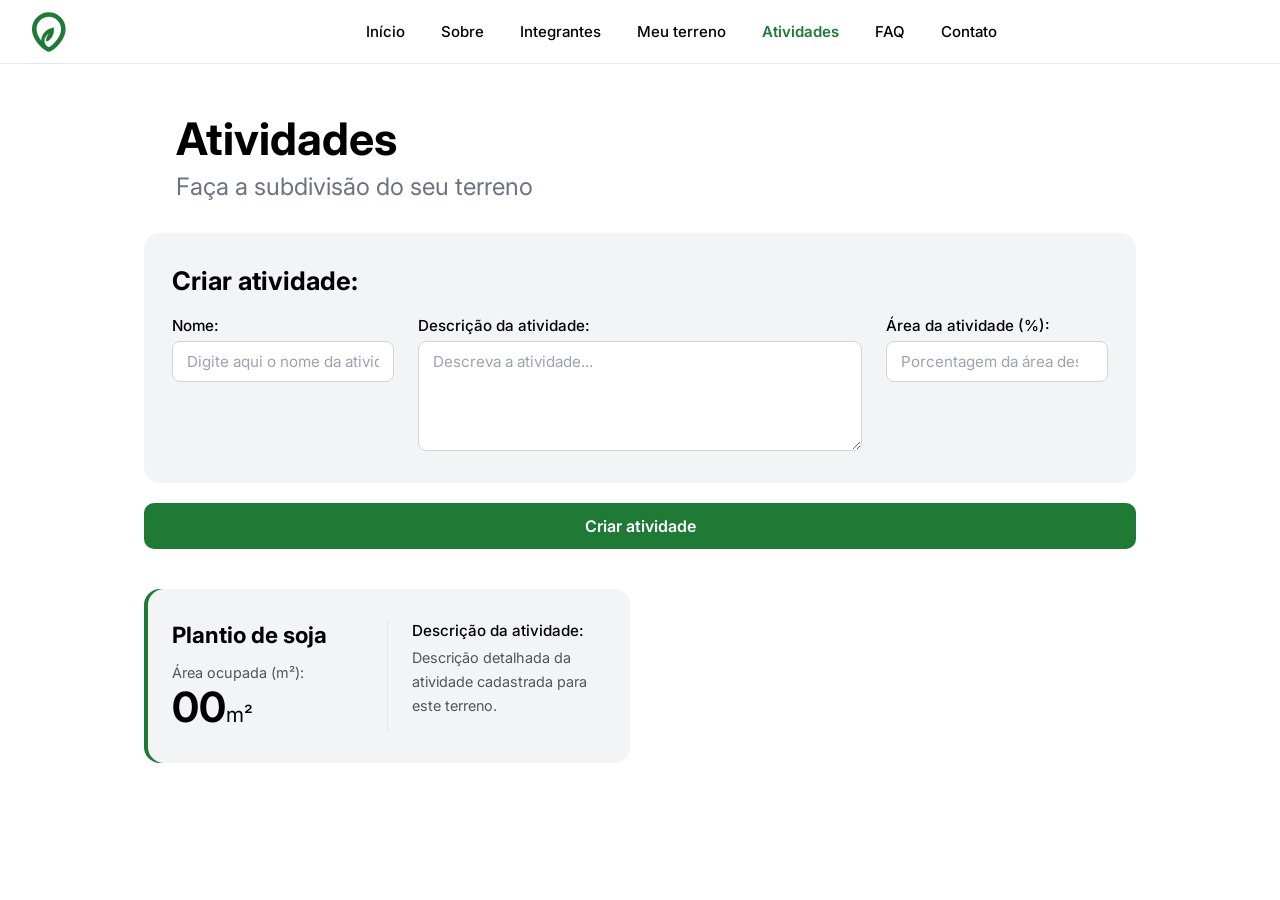
==== pages/atividades.html @ 3cadc42f "Css pagina atividades" ====
<!DOCTYPE html>
<html lang="pt-BR">

<head>
  <meta charset="UTF-8">
  <meta name="viewport" content="width=device-width, initial-scale=1.0">
  <title>Atividades - AgroMap</title>
  <link rel="stylesheet" href="../css/styles.css">
  <link rel="stylesheet" href="../css/atividade.css">
</head>

<body>

  <header class="navbar">
    <a href="../index.html" class="navbar-logo">
      <svg width="34" height="40" viewBox="0 0 56 65" fill="none" xmlns="http://www.w3.org/2000/svg">
        <path
          d="M47.9762 27.9048C47.9762 16.5681 38.8692 7.42857 27.7007 7.42857C16.5328 7.42866 7.42857 16.5675 7.42857 27.9048C7.42857 35.0785 11.7476 42.5605 17.0473 48.5275C19.6419 51.4488 22.3311 53.8461 24.5446 55.4835C25.6554 56.3052 26.5907 56.8943 27.2892 57.2591C27.4559 57.3462 27.5927 57.4102 27.7007 57.4588C27.8086 57.4102 27.9456 57.3463 28.1124 57.2591C28.811 56.8942 29.7467 56.3049 30.8577 55.4832C33.0715 53.8458 35.7612 51.4487 38.3561 48.5275C43.6566 42.5604 47.9762 35.0783 47.9762 27.9048ZM55.4048 27.9048C55.4048 37.7951 49.6459 47.0035 43.9099 53.4609C40.9866 56.7518 37.9186 59.5004 35.275 61.4557C33.9573 62.4303 32.6891 63.2493 31.5517 63.8434C30.5947 64.3433 29.1586 65 27.7007 65C26.2427 64.9999 24.8068 64.3433 23.8499 63.8434C22.7126 63.2493 21.4445 62.4303 20.127 61.4557C17.4837 59.5004 14.416 56.7515 11.4931 53.4606C5.75789 47.0031 2.09492e-06 37.7949 0 27.9048C0 12.5249 12.3703 9.11382e-05 27.7007 0C43.0304 0 55.4048 12.5242 55.4048 27.9048Z"
          fill="#1F7A36" />
        <path
          d="M35.6347 25.2483C14.1538 30.2769 14.5306 46.5816 16.1888 53.8197L23.1984 54.9626C16.5054 45.454 23.2738 37.5911 27.4946 34.8483C24.1782 40.8673 19.5353 51.6254 27.4946 46.5054C35.4538 41.3854 36.8406 30.5054 35.6347 25.2483Z"
          fill="#1F7A36" />
        <path
          d="M35.807 25.2089C36.4175 27.8706 36.3695 31.9359 35.171 35.9787C33.9719 40.0236 31.6151 44.0649 27.5901 46.6541C26.5889 47.2982 25.7747 47.7003 25.1232 47.8912C24.4749 48.0811 23.9568 48.0706 23.5787 47.8418C23.1968 47.6106 23.0084 47.188 22.9469 46.6752C22.8853 46.1616 22.9462 45.5266 23.093 44.8181C23.6382 42.1862 25.4075 38.3573 26.9866 35.4128C25.0035 36.8547 22.656 39.3037 21.4183 42.4334C20.0566 45.8764 20.0317 50.1563 23.3431 54.8607L23.5853 55.2047L16.043 53.9753L16.0164 53.8592C15.1828 50.2204 14.6681 44.293 17.0718 38.6362C19.4804 32.9681 24.8065 27.6013 35.5942 25.0759L35.7673 25.0355L35.807 25.2089ZM35.5002 25.4625C24.925 27.9823 19.743 33.2543 17.3972 38.7748C15.059 44.2776 15.5266 50.056 16.3353 53.664L22.818 54.7215C19.6738 50.0506 19.7184 45.7698 21.0894 42.3032C22.4892 38.7637 25.2652 36.0858 27.398 34.6998L27.6495 34.9337C25.9918 37.9424 24.014 42.1164 23.4395 44.8899C23.2961 45.5823 23.2429 46.1743 23.2979 46.6331C23.3529 47.0925 23.5117 47.3877 23.7618 47.5392C24.0159 47.693 24.4155 47.7298 25.0237 47.5516C25.6287 47.3744 26.4103 46.9925 27.3987 46.3567C31.3329 43.826 33.6495 39.8674 34.8321 35.8782C35.9892 31.9751 36.0546 28.0608 35.5002 25.4625Z"
          fill="#1F7A36" />
      </svg>
    </a>

    <nav class="navbar-nav">
      <a href="../index.html" class="nav-link">Início</a>
      <a href="sobre.html" class="nav-link">Sobre</a>
      <a href="integrantes.html" class="nav-link">Integrantes</a>
      <a href="meuterreno.html" class="nav-link">Meu terreno</a>
      <a href="atividades.html" class="nav-link active">Atividades</a>
      <a href="faq.html" class="nav-link">FAQ</a>
      <a href="contato.html" class="nav-link">Contato</a>
    </nav>

    <button class="navbar-toggle" aria-label="Abrir menu">
      <span></span>
      <span></span>
      <span></span>
    </button>
  </header>

  <main>
    <section class="page-header">
      <h1 class="page-header__title">Atividades</h1>
      <p class="page-header__subtitle">Faça a subdivisão do seu terreno</p>
    </section>

    <section class="atividade-section">
      <article class="card">
        <h2 class="card__title">Criar atividade:</h2>
        <form id="form-atividade" class="atividade-form-grid" novalidate>
          <div class="atividade-field">
            <label class="form-label" for="nome-atividade">Nome:</label>
            <input class="form-input" id="nome-atividade" type="text"
              placeholder="Digite aqui o nome da atividade...">
          </div>
          <div class="atividade-field">
            <label class="form-label" for="descricao-atividade">Descrição da atividade:</label>
            <textarea class="form-input atividade-textarea" id="descricao-atividade"
              placeholder="Descreva a atividade..."></textarea>
          </div>
          <div class="atividade-field">
            <label class="form-label" for="area-atividade">Área da atividade (%):</label>
            <input class="form-input" id="area-atividade" type="number" min="0" max="100"
              placeholder="Porcentagem da área destinada...">
          </div>
        </form>
      </article>

      <div class="atividade-btn-wrap">
        <button class="btn-primary" type="submit" form="form-atividade" id="btn-criar-atividade">
          Criar atividade
        </button>
      </div>
    </section>

    <section class="atividade-section" aria-label="Minhas atividades">
      <ul class="atividade-list" id="lista-atividades">

        <li class="card atividade-card">
          <div class="atividade-card__left">
            <h3 class="atividade-card__name">Plantio de soja</h3>
            <p class="atividade-stat__label">Área ocupada (m²):</p>
            <p class="atividade-stat__value"><span>00</span><span>m²</span></p>
          </div>
          <div class="atividade-card__right">
            <p class="form-label">Descrição da atividade:</p>
            <p class="atividade-card__desc">Descrição detalhada da atividade cadastrada para este terreno.</p>
          </div>
        </li>

      </ul>
    </section>
  </main>

  <script src="../js/nav.js"></script>
  <script src="../js/atividade.js"></script>
</body>

</html>
---- css/styles.css ----
@import url('https://fonts.googleapis.com/css2?family=Inter:wght@400;500;600;700&display=swap');

:root {
  --color-black:       #000000;
  --color-green-dark:  #1F7A36;
  --color-green-light: #3DB54A;
  --color-white:       #FFFFFF;
  --color-gray-light:  #F5F5F5;
  --color-gray-mid:    #CCCCCC;
  --color-gray-text:   #555555;
  --color-focus-ring:  rgba(31, 122, 54, 0.2);
}

*, *::before, *::after {
  box-sizing: border-box;
  margin: 0;
  padding: 0;
}

body {
  font-family: 'Inter', sans-serif;
  background: #fff;
  color: var(--color-black);
}

/* ── Navbar ── */
.navbar {
  display: flex;
  align-items: center;
  padding: 0 32px;
  height: 64px;
  background: #fff;
  border-bottom: 1.5px solid #e5e7eb;
  position: sticky;
  top: 0;
  z-index: 1000;
}

.navbar-logo {
  display: flex;
  align-items: center;
  text-decoration: none;
  margin-right: 48px;
  flex-shrink: 0;
}

.navbar-nav {
  display: flex;
  align-items: center;
  gap: 8px;
  flex: 1;
  justify-content: center;
}

.nav-link {
  text-decoration: none;
  color: var(--color-black);
  font-size: 15px;
  font-weight: 500;
  padding: 6px 14px;
  border-radius: 6px;
  transition: color 0.2s, background 0.2s;
  white-space: nowrap;
}

.nav-link:hover {
  color: var(--color-green-dark);
  background: #f0f7f0;
}

.nav-link.active {
  color: var(--color-green-dark);
  font-weight: 600;
}

/* ── Hamburger (mobile) ── */
.navbar-toggle {
  display: none;
  flex-direction: column;
  justify-content: center;
  gap: 5px;
  background: none;
  border: none;
  cursor: pointer;
  padding: 4px;
  margin-left: auto;
}

.navbar-toggle span {
  display: block;
  width: 24px;
  height: 2px;
  background: var(--color-black);
  border-radius: 2px;
  transition: transform 0.25s, opacity 0.25s;
}

.navbar-toggle.open span:nth-child(1) {
  transform: translateY(7px) rotate(45deg);
}
.navbar-toggle.open span:nth-child(2) {
  opacity: 0;
}
.navbar-toggle.open span:nth-child(3) {
  transform: translateY(-7px) rotate(-45deg);
}

/* ── Responsive ── */
@media (max-width: 768px) {
  .navbar-toggle {
    display: flex;
  }

  .navbar-nav {
    display: none;
    flex-direction: column;
    align-items: flex-start;
    gap: 0;
    position: absolute;
    top: 64px;
    left: 0;
    right: 0;
    background: #fff;
    border-bottom: 1.5px solid #e5e7eb;
    padding: 12px 0;
    box-shadow: 0 4px 12px rgba(0,0,0,0.08);
  }

  .navbar-nav.open {
    display: flex;
  }

  .nav-link {
    width: 100%;
    padding: 12px 24px;
    border-radius: 0;
  }
}

/* Titulos global, só jogar o id e boa  */
.page-header {
  padding: 48px 32px 32px;
}

.page-header__title {
  font-size: 2.8rem;
  font-weight: 700;
  color: var(--color-black);
  margin-bottom: 6px;
  text-align: left;
  padding-left: 9rem;
}

.page-header__subtitle {
  font-size: 1.5rem;
  color: #6b7280;
  font-weight: 400;
  text-align: left;
  padding-left: 9rem;
}

/* ── Card — padrão global reutilizado em todas as páginas ── */
.card {
  background: #f3f4f6;
  border-radius: 16px;
  padding: 32px 28px;
}

.card__title {
  font-size: 1.6rem;
  font-weight: 700;
  color: var(--color-black);
  margin-bottom: 20px;
}

/* ── Formulário global ── */
.form-label {
  display: block;
  font-size: 0.95rem;
  font-weight: 500;
  color: var(--color-black);
  margin-bottom: 6px;
}

.form-input {
  width: 100%;
  padding: 10px 14px;
  border: 1.5px solid #d1d5db;
  border-radius: 8px;
  font-family: 'Inter', sans-serif;
  font-size: 0.95rem;
  color: #374151;
  background: #fff;
  outline: none;
  transition: border-color 0.2s;
  margin-bottom: 12px;
}

.form-input::placeholder {
  color: #9ca3af;
}

.form-input:focus {
  border-color: var(--color-green-dark);
}

.form-select {
  width: 100%;
  padding: 10px 14px;
  border: 1.5px solid #d1d5db;
  border-radius: 8px;
  font-family: 'Inter', sans-serif;
  font-size: 0.95rem;
  color: #374151;
  background: #fff;
  outline: none;
  transition: border-color 0.2s;
  margin-bottom: 12px;
  cursor: pointer;
  appearance: auto;
}

.form-select:focus {
  border-color: var(--color-green-dark);
}

/* ── Botão primário global ── */
.btn-primary {
  display: block;
  width: 100%;
  padding: 14px;
  background: var(--color-green-dark);
  color: #fff;
  font-family: 'Inter', sans-serif;
  font-size: 1rem;
  font-weight: 600;
  border: none;
  border-radius: 10px;
  cursor: pointer;
  transition: background 0.2s;
  text-align: center;
}

.btn-primary:hover {
  background: var(--color-green-light);
}

/* ── Main content ── */
.main-content {
  max-width: 900px;
  margin: 80px auto;
  padding: 0 24px;
  text-align: center;
}

.main-content h1 {
  font-size: 2rem;
  color: var(--color-green-dark);
  margin-bottom: 12px;
}

.main-content p {
  color: #6b7280;
  font-size: 1.05rem;
}
---- css/atividade.css ----
/* ── Atividades — layout ── */
.atividade-section {
  padding: 0 9rem;
  margin-bottom: 32px;
}

/* Form: 3 colunas (Nome | Descrição | Área) */
.atividade-form-grid {
  display: grid;
  grid-template-columns: 1fr 2fr 1fr;
  gap: 0 24px;
  align-items: start;
}

.atividade-field {
  display: flex;
  flex-direction: column;
}

.atividade-field .form-input {
  margin-bottom: 0;
  flex: 1;
}

.atividade-textarea {
  resize: vertical;
  min-height: 110px;
}

/* Botão centralizado — sobrescreve width: 100% do btn-primary global */
.atividade-btn-wrap {
  display: flex;
  justify-content: center;
  padding: 20px 0 8px;
}

.atividade-btn-wrap .btn-primary {
  display: inline-block;
  width: auto;
  min-width: 220px;
  padding: 13px 56px;
}

/* Grid de cards de atividade */
.atividade-list {
  list-style: none;
  display: grid;
  grid-template-columns: repeat(auto-fill, minmax(420px, 1fr));
  gap: 20px;
}

/* Card individual */
.atividade-card {
  display: grid;
  grid-template-columns: 1fr 1fr;
  gap: 0;
  box-shadow: inset 4px 0 0 var(--color-green-dark);
}

.atividade-card__name {
  font-size: 1.4rem;
  font-weight: 700;
  color: var(--color-black);
  margin-bottom: 16px;
  grid-column: 1 / -1;
}

.atividade-stat__label {
  font-size: 0.9rem;
  color: var(--color-gray-text);
  margin-bottom: 4px;
}

.atividade-stat__value {
  font-size: 2.6rem;
  font-weight: 700;
  color: var(--color-black);
  line-height: 1.1;
}

.atividade-stat__value span:last-child {
  font-size: 1.3rem;
  font-weight: 400;
}

.atividade-card__right {
  border-left: 1.5px solid #e5e7eb;
  padding-left: 24px;
}

.atividade-card__desc {
  font-size: 0.9rem;
  color: var(--color-gray-text);
  line-height: 1.65;
  margin-top: 4px;
}


#btn-criar-atividade{
    width: 1700px;
}

/* ── Responsivo ── */
@media (max-width: 1024px) {
  .atividade-section {
    padding: 0 2rem;
  }

  .atividade-form-grid {
    grid-template-columns: 1fr 1fr;
  }

  .atividade-field:last-child {
    grid-column: 1 / -1;
  }
}

@media (max-width: 640px) {
  .atividade-form-grid {
    grid-template-columns: 1fr;
  }

  .atividade-field:last-child {
    grid-column: auto;
  }

  .atividade-list {
    grid-template-columns: 1fr;
  }

  .atividade-card {
    grid-template-columns: 1fr;
  }

  .atividade-card__right {
    border-left: none;
    padding-left: 0;
    border-top: 1.5px solid #e5e7eb;
    padding-top: 16px;
    margin-top: 8px;
  }
}
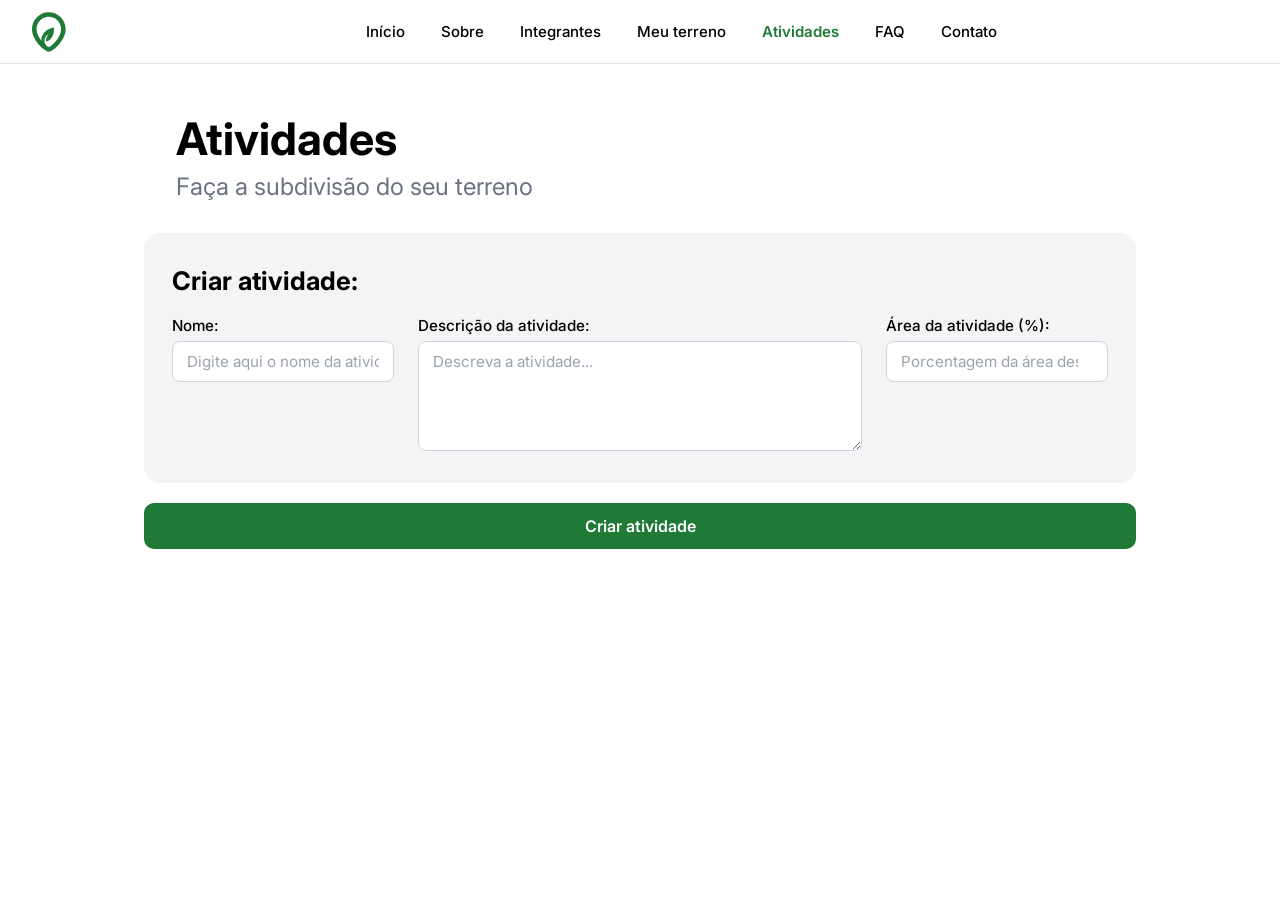
==== commit 2abcb363: "styles: adiciona icon em todas as páginas" ====
--- a/pages/atividades.html
+++ b/pages/atividades.html
@@ -7,6 +7,7 @@
   <title>Atividades - AgroMap</title>
   <link rel="stylesheet" href="../css/styles.css">
   <link rel="stylesheet" href="../css/atividade.css">
+  <link rel="icon" href="/assents/Group 1.svg">
 </head>
 
 <body>
--- a/css/styles.css
+++ b/css/styles.css
@@ -9,6 +9,7 @@
   --color-gray-mid:    #CCCCCC;
   --color-gray-text:   #555555;
   --color-focus-ring:  rgba(31, 122, 54, 0.2);
+  --color-gray-home: #747474;
 }
 
 *, *::before, *::after {
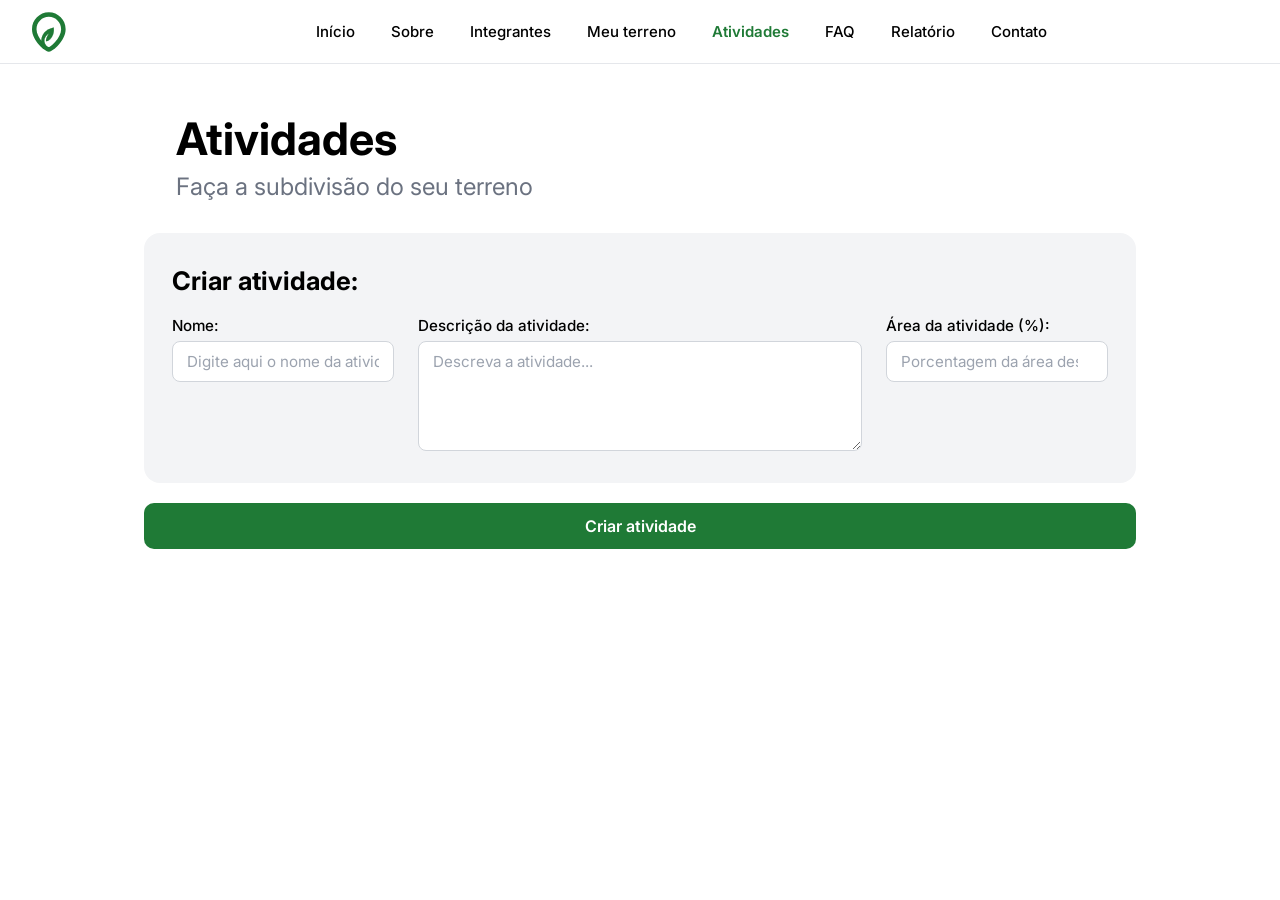
==== commit 3d8779e0: "feat:finalizado html e css página relatorio" ====
--- a/pages/atividades.html
+++ b/pages/atividades.html
@@ -34,6 +34,7 @@
       <a href="meuterreno.html" class="nav-link">Meu terreno</a>
       <a href="atividades.html" class="nav-link active">Atividades</a>
       <a href="faq.html" class="nav-link">FAQ</a>
+      <a href="relatorio.html" class="nav-link">Relatório</a>
       <a href="contato.html" class="nav-link">Contato</a>
     </nav>
 
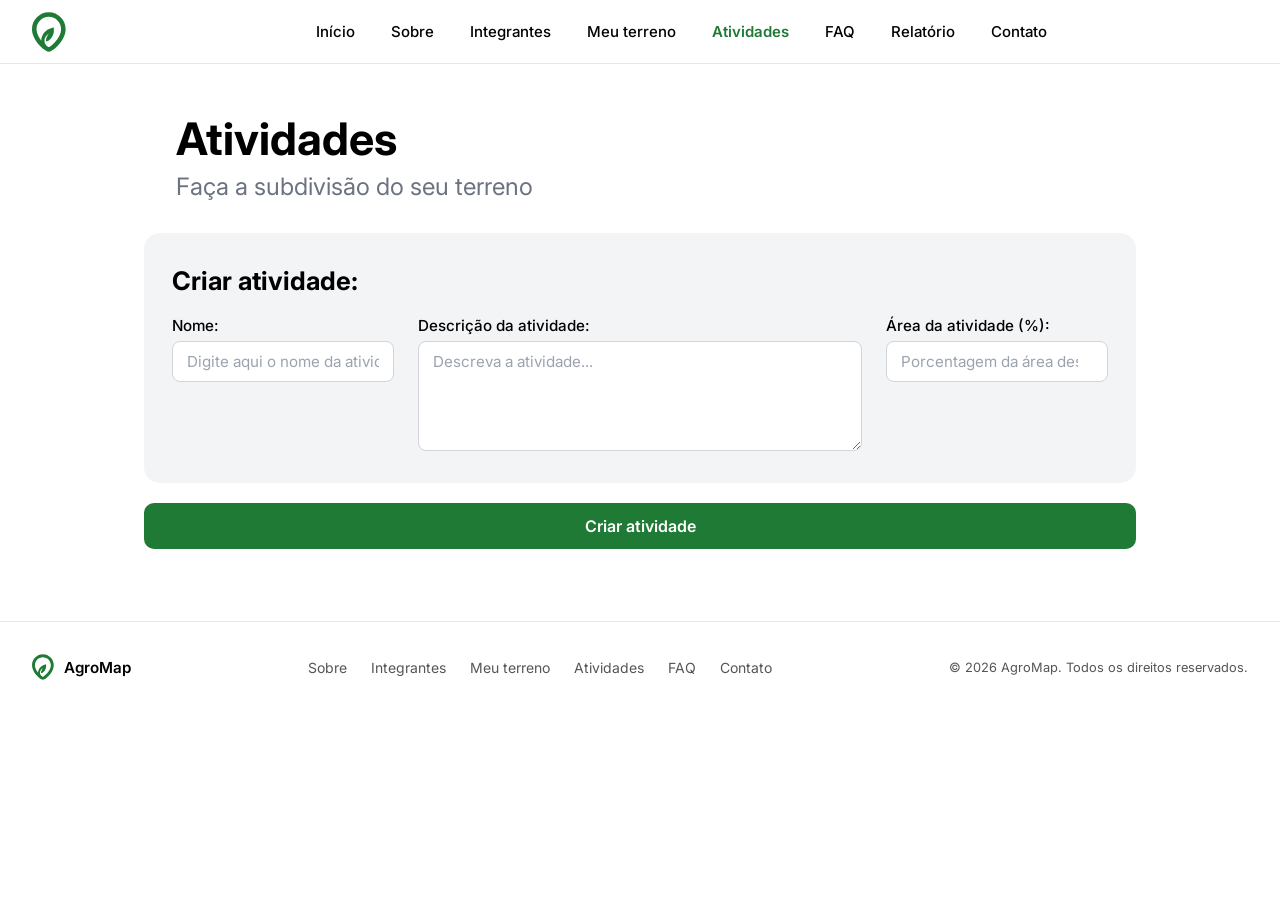
==== commit 44e49671: "footer adicionado em todas as páginas" ====
--- a/pages/atividades.html
+++ b/pages/atividades.html
@@ -99,6 +99,27 @@
     </section>
   </main>
 
+  <footer class="site-footer">
+    <a href="../index.html" class="site-footer__brand">
+      <svg width="22" height="26" viewBox="0 0 56 65" fill="none" xmlns="http://www.w3.org/2000/svg" aria-hidden="true">
+        <path d="M47.9762 27.9048C47.9762 16.5681 38.8692 7.42857 27.7007 7.42857C16.5328 7.42866 7.42857 16.5675 7.42857 27.9048C7.42857 35.0785 11.7476 42.5605 17.0473 48.5275C19.6419 51.4488 22.3311 53.8461 24.5446 55.4835C25.6554 56.3052 26.5907 56.8943 27.2892 57.2591C27.4559 57.3462 27.5927 57.4102 27.7007 57.4588C27.8086 57.4102 27.9456 57.3463 28.1124 57.2591C28.811 56.8942 29.7467 56.3049 30.8577 55.4832C33.0715 53.8458 35.7612 51.4487 38.3561 48.5275C43.6566 42.5604 47.9762 35.0783 47.9762 27.9048ZM55.4048 27.9048C55.4048 37.7951 49.6459 47.0035 43.9099 53.4609C40.9866 56.7518 37.9186 59.5004 35.275 61.4557C33.9573 62.4303 32.6891 63.2493 31.5517 63.8434C30.5947 64.3433 29.1586 65 27.7007 65C26.2427 64.9999 24.8068 64.3433 23.8499 63.8434C22.7126 63.2493 21.4445 62.4303 20.127 61.4557C17.4837 59.5004 14.416 56.7515 11.4931 53.4606C5.75789 47.0031 2.09492e-06 37.7949 0 27.9048C0 12.5249 12.3703 9.11382e-05 27.7007 0C43.0304 0 55.4048 12.5242 55.4048 27.9048Z" fill="#1F7A36"/>
+        <path d="M35.6347 25.2483C14.1538 30.2769 14.5306 46.5816 16.1888 53.8197L23.1984 54.9626C16.5054 45.454 23.2738 37.5911 27.4946 34.8483C24.1782 40.8673 19.5353 51.6254 27.4946 46.5054C35.4538 41.3854 36.8406 30.5054 35.6347 25.2483Z" fill="#1F7A36"/>
+      </svg>
+      AgroMap
+    </a>
+
+    <nav class="site-footer__nav" aria-label="Links do rodapé">
+      <a href="sobre.html" class="site-footer__link">Sobre</a>
+      <a href="integrantes.html" class="site-footer__link">Integrantes</a>
+      <a href="meuterreno.html" class="site-footer__link">Meu terreno</a>
+      <a href="atividades.html" class="site-footer__link">Atividades</a>
+      <a href="faq.html" class="site-footer__link">FAQ</a>
+      <a href="contato.html" class="site-footer__link">Contato</a>
+    </nav>
+
+    <small class="site-footer__copy">&copy; 2026 AgroMap. Todos os direitos reservados.</small>
+  </footer>
+
   <script src="../js/nav.js"></script>
   <script src="../js/atividade.js"></script>
 </body>
--- a/css/styles.css
+++ b/css/styles.css
@@ -246,6 +246,66 @@
   background: var(--color-green-light);
 }
 
+/* ── Footer ── */
+.site-footer {
+  border-top: 1.5px solid #e5e7eb;
+  background: #fff;
+  padding: 32px;
+  display: flex;
+  align-items: center;
+  justify-content: space-between;
+  gap: 16px;
+  flex-wrap: wrap;
+}
+
+.site-footer__brand {
+  display: flex;
+  align-items: center;
+  gap: 10px;
+  text-decoration: none;
+  color: var(--color-black);
+  font-weight: 600;
+  font-size: 0.95rem;
+}
+
+.site-footer__nav {
+  display: flex;
+  gap: 4px;
+  flex-wrap: wrap;
+}
+
+.site-footer__link {
+  text-decoration: none;
+  color: var(--color-gray-text);
+  font-size: 0.875rem;
+  padding: 4px 10px;
+  border-radius: 6px;
+  transition: color 0.2s, background 0.2s;
+}
+
+.site-footer__link:hover {
+  color: var(--color-green-dark);
+  background: #f0f7f0;
+}
+
+.site-footer__copy {
+  font-size: 0.8rem;
+  color: var(--color-gray-text);
+  white-space: nowrap;
+}
+
+@media (max-width: 768px) {
+  .site-footer {
+    flex-direction: column;
+    align-items: flex-start;
+    gap: 20px;
+  }
+
+  .site-footer__copy {
+    white-space: normal;
+  }
+}
+
 /* ── Main content ── */
 .main-content {
   max-width: 900px;
--- a/css/atividade.css
+++ b/css/atividade.css
@@ -99,28 +99,60 @@
 #btn-criar-atividade{
     width: 1700px;
 }
-
-/* ── Responsivo ── */
+.btn-deletar {
+    background: #e53e3e;
+    color: #fff;
+    border: none;
+    border-radius: 6px;
+    padding: 0.4rem 1rem;
+    font-size: 0.85rem;
+    font-weight: 600;
+    cursor: pointer;
+    margin-top: 0.5rem;
+    transition: background 0.2s;
+}
+
+.btn-deletar:hover {
+    background: #c53030;
+}
+
+/* ── Responsividade — Atividades ── */
+
+/* Tablet (≤ 1024px) */
 @media (max-width: 1024px) {
   .atividade-section {
-    padding: 0 2rem;
+    padding: 0 3rem;
   }
 
   .atividade-form-grid {
     grid-template-columns: 1fr 1fr;
   }
 
-  .atividade-field:last-child {
+  /* Área fica sozinha na segunda linha */
+  .atividade-form-grid .atividade-field:last-of-type {
     grid-column: 1 / -1;
   }
-}
-
-@media (max-width: 640px) {
+
+  .atividade-list {
+    grid-template-columns: repeat(auto-fill, minmax(320px, 1fr));
+  }
+
+  #btn-criar-atividade {
+    width: 100%;
+  }
+}
+
+/* Mobile grande (≤ 768px) */
+@media (max-width: 768px) {
+  .atividade-section {
+    padding: 0 1.25rem;
+  }
+
   .atividade-form-grid {
     grid-template-columns: 1fr;
   }
 
-  .atividade-field:last-child {
+  .atividade-form-grid .atividade-field:last-of-type {
     grid-column: auto;
   }
 
@@ -134,9 +166,53 @@
 
   .atividade-card__right {
     border-left: none;
+    border-top: 1.5px solid #e5e7eb;
     padding-left: 0;
-    border-top: 1.5px solid #e5e7eb;
     padding-top: 16px;
-    margin-top: 8px;
-  }
-}
+    margin-top: 12px;
+  }
+
+  .atividade-stat__value {
+    font-size: 2rem;
+  }
+
+  .atividade-btn-wrap .btn-primary {
+    width: 100%;
+    min-width: unset;
+    padding: 13px 24px;
+  }
+
+  #btn-criar-atividade {
+    width: 100%;
+  }
+}
+
+
+@media (max-width: 480px) {
+  .atividade-section {
+    padding: 0 1rem;
+  }
+
+  .atividade-card__name {
+    font-size: 1.2rem;
+  }
+
+  .atividade-stat__value {
+    font-size: 1.75rem;
+  }
+
+  .atividade-stat__value span:last-child {
+    font-size: 1.1rem;
+  }
+}
+
+@media (max-width: 768px) {
+  .page-header__title,
+  .page-header__subtitle {
+    padding-left: 1.25rem;
+  }
+
+  .page-header {
+    padding: 32px 0 24px;
+  }
+}
